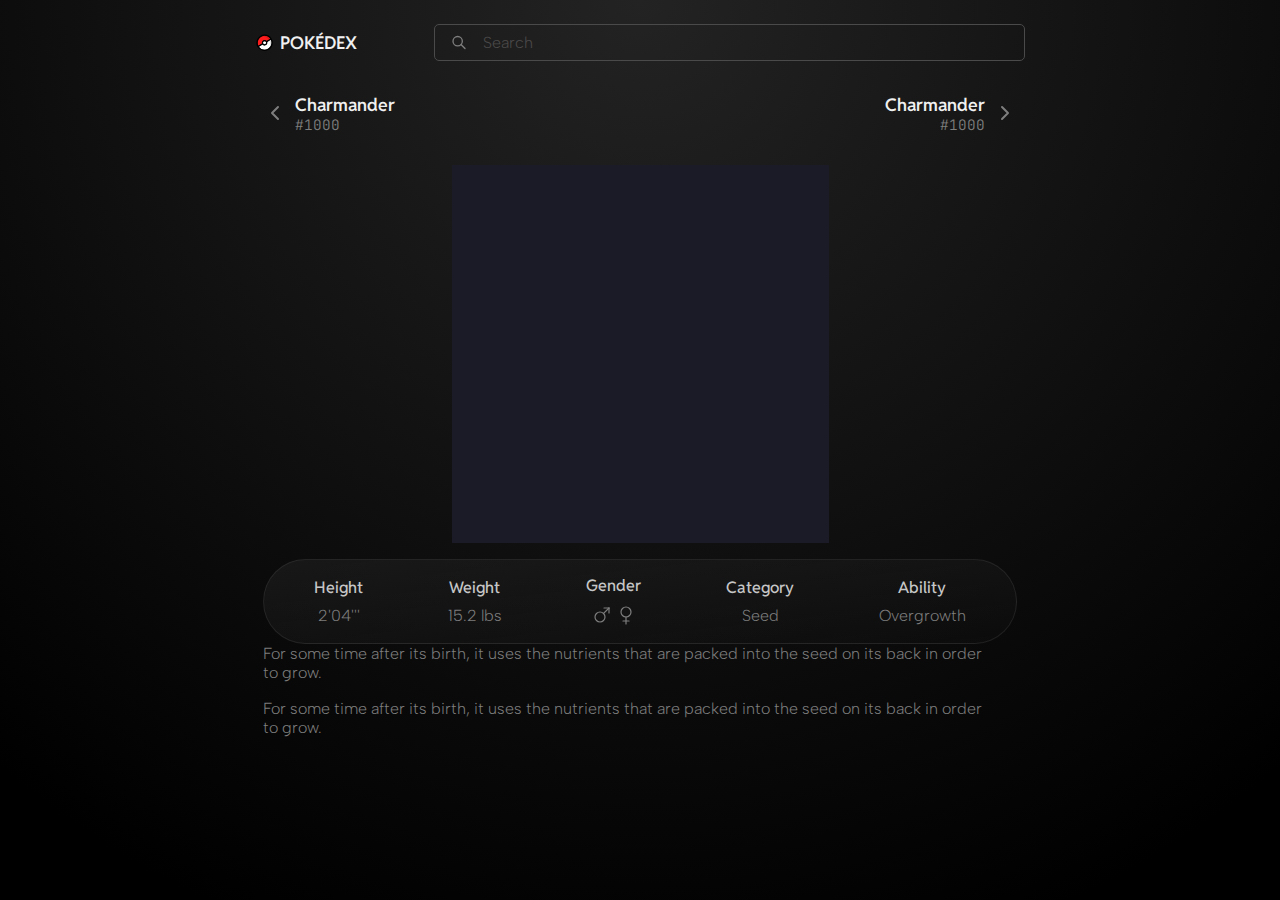
==== view.html @ 14641edb "feat: add view route; add view styling" ====
<!doctype html>
<html lang="en">

<head>
    <meta charset="utf-8">
    <meta name="viewport" content="width=device-width, initial-scale=1">
    <title>Pokedex</title>
    <meta name="description" content="">

    <link rel="stylesheet" href="./assets/css/styles.css">

    <meta property="og:title" content="">
    <meta property="og:type" content="">
    <meta property="og:url" content="">
    <meta property="og:image" content="">
    <meta property="og:image:alt" content="">
</head>

<body>
    <div class="container">
        <nav>
            <div class="nav-container">
                <div class="nav-logo">
                    <a href="./index.html" class="occupy">
                        <img src="./assets/icons/pokeball.svg" />
                        <h4>
                            POKÉDEX
                        </h4>
                    </a>
                </div>
                <div class="occupy ceiling search-container">
                    <img src="./assets/icons/search.svg" />
                    <input id="searchBar" class="occupy" type="text" autocomplete="off" autocorrect="off"
                        spellcheck="false" placeholder="Search">
                </div>
            </div>
        </nav>

        <main class="ceiling">
            <div class="occupy prev-next">
                <div class="go-prev">
                    <img src="assets/icons/chevleft.svg">
                    <div class="go-pokemon">
                        <h4>Charmander</h4>
                        <p>#1000</p>
                    </div>
                </div>
                <div class="go-next">
                    <div class="go-pokemon">
                        <h4>Charmander</h4>
                        <p>#1000</p>
                    </div>
                    <img src="assets/icons/chevright.svg">
                </div>
            </div>
            <div class="occupy info-container">
                <div class="occupy info-pokemon">
                    <img src="assets/icons/placehold.png" />
                </div>
                <div class="info-pic-desc">
                    <div class="info-metadata">
                        <div id="height" class="data-metadata">
                            <p class="info-title">
                                Height
                            </p>
                            <p>
                                2'04'''
                            </p>
                        </div>
                        <div id="weight" class="data-metadata">
                            <p class="info-title">
                                Weight
                            </p>
                            <p>
                                15.2 lbs
                            </p>
                        </div>
                        <div id="gender" class="data-metadata">
                            <p class="info-title">
                                Gender
                            </p>
                            <div class="info-gender">
                                <img src="assets/icons/male.svg">
                                <img src="assets/icons/female.svg">
                            </div>
                        </div>
                        <div id="category" class="data-metadata">
                            <p class="info-title">
                                Category
                            </p>
                            <p>
                                Seed
                            </p>
                        </div>
                        <div id="ability" class="data-metadata">
                            <p class="info-title">
                                Ability
                            </p>
                            <p>
                                Overgrowth
                            </p>
                        </div>
                    </div>
                    <p>
                        For some time after its birth, it uses the nutrients that are packed into the seed on its back
                        in order to grow.
                    </p>
                </div>
                <div class="info-stats-type">
                    <p>
                        For some time after its birth, it uses the nutrients that are packed into the seed on its back
                        in order to grow.
                    </p>
                </div>
            </div>
        </main>
    </div>
    <script src="./assets/js/index.js"></script>
    <!-- <script src="./assets/js/autocomplete.js"></script> -->
</body>

</html>
---- assets/css/styles.css ----
@import url("https://fonts.googleapis.com/css2?family=Albert+Sans:ital,wght@0,100..900;1,100..900&family=JetBrains+Mono:ital,wght@0,100..800;1,100..800&family=Reddit+Sans:ital,wght@0,200..900;1,200..900&family=Roboto:ital,wght@0,100;0,300;0,400;0,500;0,700;0,900;1,100;1,300;1,400;1,500;1,700;1,900&display=swap");

@import "nav.css";
@import "main.css";
@import "search.css";
@import "cards.css";
@import "sort.css";
@import "view-nav.css";
@import "view-info.css";

:root {
  --foreground-rgb: #0f0f0f;
  --background-rgb: #000000;
  --main-color: #ef542b;
  --content-width: 850px;
  --body-text: rgb(126, 126, 126);
}

/* @media (prefers-color-scheme: dark) {
  :root {
    --foreground-rgb: #0f0f0f;
    --background-rgb: #1e1e1e;
  }
} */

::-webkit-scrollbar {
  width: 6px;
  height: 3px;
}
::-webkit-scrollbar-track {
  background: rgb(19, 19, 19);
}
::-webkit-scrollbar-thumb {
  background: rgba(39, 39, 39, 0.5);
}
::-webkit-scrollbar-thumb:hover {
  background: rgba(255, 50, 14, 0.5);
}
::-webkit-scrollbar-corner {
  background: rgba(0, 0, 0, 0);
}

* {
  margin: 0;
  padding: 0;
  box-sizing: border-box;
}

body {
  min-height: 100svh;
  color: rgb(var(--foreground-rgb));
  background: var(--background-rgb);
  background-image: radial-gradient(
    circle farthest-corner at top,
    #232323 0px,
    var(--background-rgb) 1000px
  );
  background-repeat: no-repeat;
  background-blend-mode: normal;
  background-size: 100%;
}

/* 2xl */
@media (max-width: 1536px) {
  .container {
    max-width: 1280px;
  }
}

/* xl */
@media (max-width: 1280px) {
  .container {
    max-width: 1024px;
  }
}

/* lg */
@media (max-width: 1024px) {
  .container {
    max-width: 768px;
  }
}

/* md */
@media (max-width: 768px) {
  .container,
  .foot,
  nav,
  main {
    max-width: 640px;
  }
  a,
  ::placeholder,
  input,
  li,
  p {
    font-size: 1rem;
  }
  .card-bg {
    width: 47%;
  }
  .cards-img-container > img {
    width: 75%;
    top: 3rem;
    right: -6rem;
  }
}

/* sm */
@media (max-width: 640px) {
  .container,
  .foot,
  nav,
  main {
    width: 100%;
  }
  a,
  ::placeholder,
  input,
  li,
  p {
    font-size: 0.9rem;
  }
  .card-bg {
    width: 100%;
  }
  .cards-img-container > img {
    width: 48%;
    top: 4rem;
    right: -18rem;
  }
}

/* xs */
@media (max-width: 475px) {
  .container,
  .foot,
  nav,
  main {
    width: 100%;
  }
  a,
  ::placeholder,
  input,
  li,
  p {
    font-size: 0.9rem;
  }
  .cards-img-container > img {
    width: 60%;
    top: 3.5rem;
    right: -10rem;
  }
  .go-pokemon {
    display:none;
  }
}

h5 {
  font-family: "Reddit Sans", Arial, Helvetica, sans-serif;
  font-size: 1.15rem;
  font-weight: 200;
  color: rgb(240, 240, 240);
  /* color: var(--main-color); */
}

h4 {
  font-family: "Reddit Sans", Arial, Helvetica, sans-serif;
  font-size: 1.1rem;
  font-weight: 600;
  color: rgb(240, 240, 240);
  /* color: var(--main-color); */
}

h1 {
  font-family: "Reddit Sans", Arial, Helvetica, sans-serif;
  color: rgb(255, 255, 255);
  font-size: 2rem;
  font-weight: 400;
}

p {
  font-family: "Albert Sans", Arial, Helvetica, sans-serif;
  color: var(--body-text);
  text-wrap: pretty;
  font-kerning: auto;
  font-weight: 300;
  line-height: 120%;
}

a,
li {
  font-family: "Albert Sans", Arial, Helvetica, sans-serif;
  color: rgb(240, 240, 240);
  text-wrap: pretty;
  font-kerning: auto;
  font-weight: 300;
  text-decoration: none;
}

/*  GLOBAL CLASSES */

.container {
  max-width: 1536px;
  margin-left: auto;
  margin-right: auto;

  display: flex;
  flex-direction: column;
}

.occupy {
  width: 100%;
}

.ceiling {
  max-height: 100%;
}
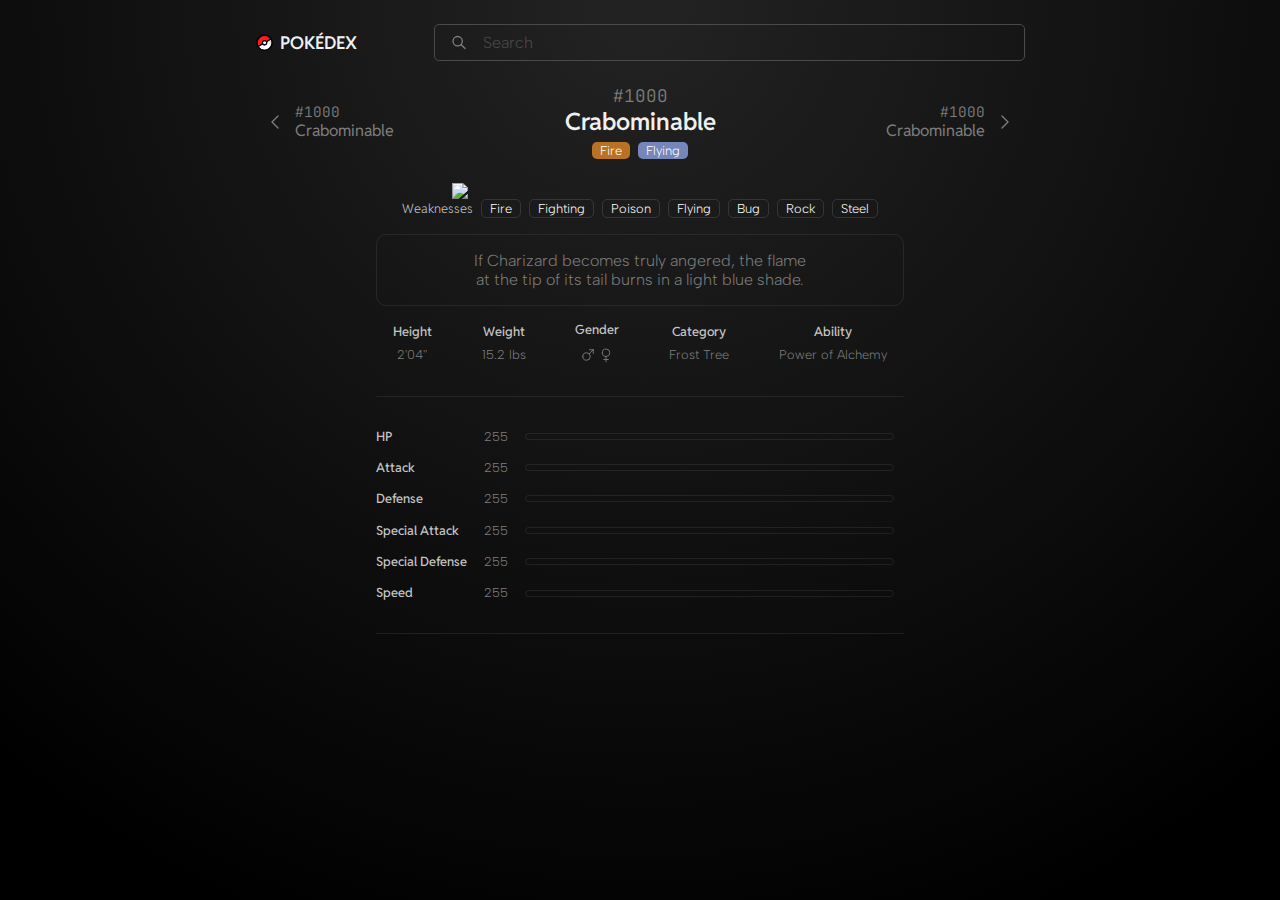
==== commit 35d83f09: "feat: add type, stats, metadata  styling" ====
--- a/view.html
+++ b/view.html
@@ -41,37 +41,59 @@
                 <div class="go-prev">
                     <img src="assets/icons/chevleft.svg">
                     <div class="go-pokemon">
-                        <h4>Charmander</h4>
-                        <p>#1000</p>
+                        <p class="pokemon-id">#1000</p>
+                        <h4>Crabominable</h4>
+                    </div>
+                </div>
+                <div class="info-pokemon-name">
+                    <p class="pokemon-id">#1000</p>
+                    <h4>Crabominable</h4>
+                    <div class="main-type">
+                        <p class="fire">Fire</p>
+                        <p class="flying">Flying</p>
                     </div>
                 </div>
                 <div class="go-next">
                     <div class="go-pokemon">
-                        <h4>Charmander</h4>
-                        <p>#1000</p>
+                        <p class="pokemon-id">#1000</p>
+                        <h4>Crabominable</h4>
                     </div>
                     <img src="assets/icons/chevright.svg">
                 </div>
             </div>
-            <div class="occupy info-container">
+            <div class="info-container">
                 <div class="occupy info-pokemon">
-                    <img src="assets/icons/placehold.png" />
-                </div>
-                <div class="info-pic-desc">
-                    <div class="info-metadata">
+                    <img src="https://assets.pokemon.com/assets/cms2/img/pokedex/full/006.png" />
+                    <div class="info-pokemon-weakness-content">
+                        <p>Weaknesses</p>
+                        <div class="info-pokemon-weakness">
+                            <p class="water">Fire</p>
+                            <p class="electric">Fighting</p>
+                            <p class="rock">Poison</p>
+                            <p class="rock">Flying</p>
+                            <p class="rock">Bug</p>
+                            <p class="rock">Rock</p>
+                            <p class="rock">Steel</p>
+                        </div>
+                    </div>
+                    <p class="info-pokemon-desc">
+                        If Charizard becomes truly angered, the flame at the tip of its tail burns in a light blue
+                        shade.
+                    </p>
+                    <div class="info-pokemon-metadata">
                         <div id="height" class="data-metadata">
                             <p class="info-title">
                                 Height
                             </p>
-                            <p>
-                                2'04'''
+                            <p class="info-metadata-desc">
+                                2'04''
                             </p>
                         </div>
                         <div id="weight" class="data-metadata">
                             <p class="info-title">
                                 Weight
                             </p>
-                            <p>
+                            <p class="info-metadata-desc">
                                 15.2 lbs
                             </p>
                         </div>
@@ -88,29 +110,54 @@
                             <p class="info-title">
                                 Category
                             </p>
-                            <p>
-                                Seed
+                            <p class="info-metadata-desc">
+                                Frost Tree
                             </p>
                         </div>
                         <div id="ability" class="data-metadata">
                             <p class="info-title">
                                 Ability
                             </p>
-                            <p>
-                                Overgrowth
+                            <p class="info-metadata-desc">
+                                Power of Alchemy
                             </p>
                         </div>
                     </div>
-                    <p>
-                        For some time after its birth, it uses the nutrients that are packed into the seed on its back
-                        in order to grow.
-                    </p>
-                </div>
-                <div class="info-stats-type">
-                    <p>
-                        For some time after its birth, it uses the nutrients that are packed into the seed on its back
-                        in order to grow.
-                    </p>
+                    <div class ="info-pokemon-stats">
+                        <div class = "pokemon-stat" id="hp">
+                            <p class="info-title">HP</p>
+                            <p class="info-metadata-desc">255</p>
+                            <progress value="" max="255"></progress>
+                        </div>
+                        <div class = "pokemon-stat" id="attack">
+                            <p class="info-title">Attack</p>
+                            <p class="info-metadata-desc">255</p>
+                            <progress value="" max="255"></progress>
+                        </div>
+                        <div class = "pokemon-stat" id="defense">
+                            <p class="info-title">Defense</p>
+                            <p class="info-metadata-desc">255</p>
+                            <progress value="" max="255"></progress>
+                        </div>
+                        <div class = "pokemon-stat" id="special-attack">
+                            <p class="info-title">Special Attack</p>
+                            <p class="info-metadata-desc">255</p>
+                            <progress value="" max="255"></progress>
+                        </div>
+                        <div class = "pokemon-stat" id="special-defense">
+                            <p class="info-title">Special Defense</p>
+                            <p class="info-metadata-desc">255</p>
+                            <progress value="" max="255"></progress>
+                        </div>
+                        <div class = "pokemon-stat" id="Speed">
+                            <p class="info-title">Speed</p>
+                            <p class="info-metadata-desc">255</p>
+                            <progress value="" max="255"></progress>
+                        </div>
+                    </div>
+                    <div class="info-pokemon-evolve">
+    
+                    </div>
                 </div>
             </div>
         </main>
--- a/assets/css/styles.css
+++ b/assets/css/styles.css
@@ -7,6 +7,8 @@
 @import "sort.css";
 @import "view-nav.css";
 @import "view-info.css";
+@import "view-stats.css";
+@import "pokemon-types.css";
 
 :root {
   --foreground-rgb: #0f0f0f;
@@ -104,6 +106,17 @@
     top: 3rem;
     right: -6rem;
   }
+  .info-pokemon-metadata,
+  .info-pokemon-desc,
+  .info-pokemon-stats {
+    width: 100%;
+    height: auto;
+  }
+
+  .info-pokemon-type {
+    width: 100%;
+    flex-direction: column;
+  }
 }
 
 /* sm */
@@ -129,6 +142,18 @@
     top: 4rem;
     right: -18rem;
   }
+
+  .info-pokemon > img {
+    width: 80%;
+    height: auto;
+  }
+
+  .go-pokemon {
+    display: none;
+  }
+  .info-pokemon-weakness-content {
+    flex-direction: column;
+  }
 }
 
 /* xs */
@@ -144,7 +169,7 @@
   input,
   li,
   p {
-    font-size: 0.9rem;
+    font-size: 0.8rem;
   }
   .cards-img-container > img {
     width: 60%;
@@ -152,7 +177,7 @@
     right: -10rem;
   }
   .go-pokemon {
-    display:none;
+    display: none;
   }
 }
 
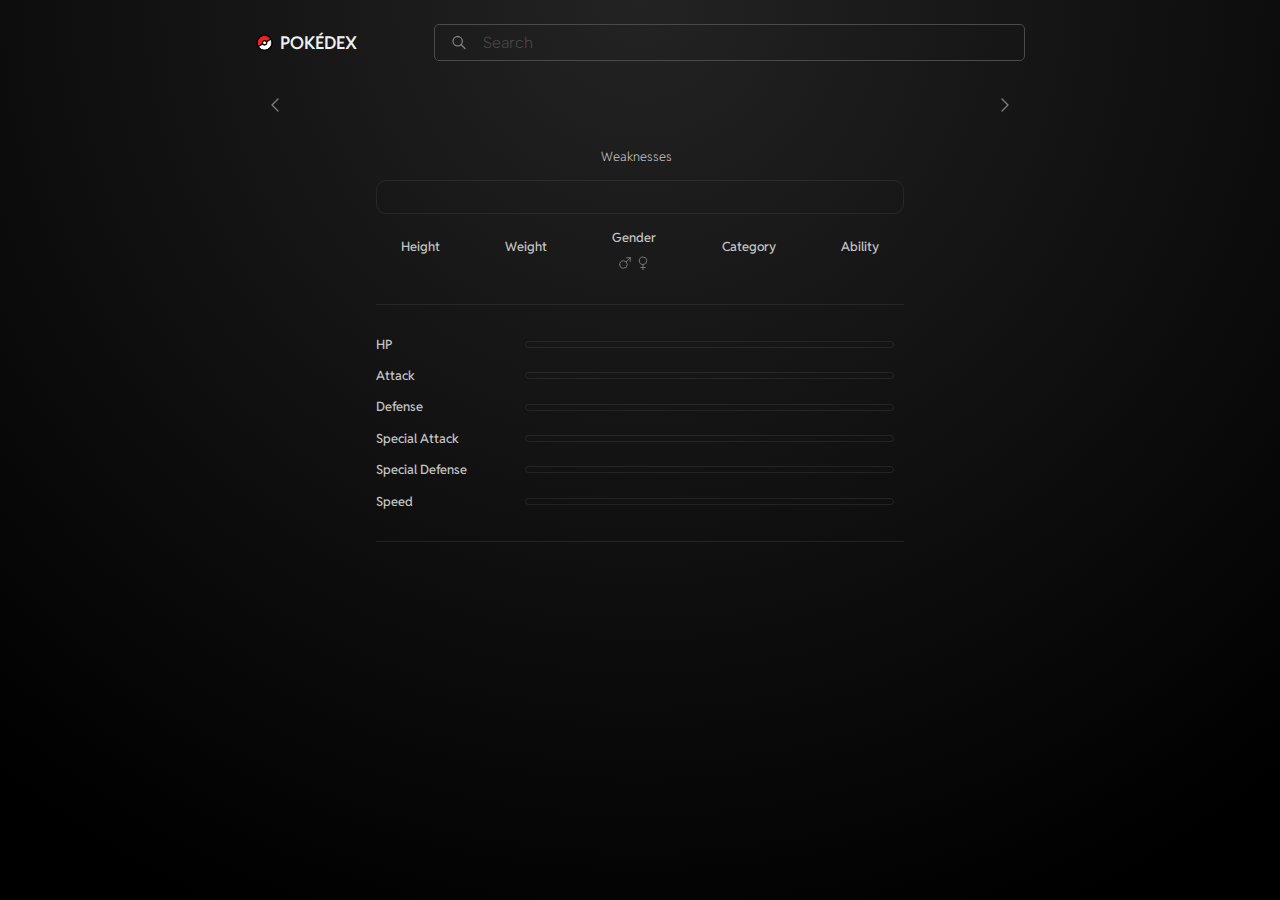
==== commit 4b2c1923: "feat: add pagination; connect pokeapi cards view" ====
--- a/view.html
+++ b/view.html
@@ -41,44 +41,56 @@
                 <div class="go-prev">
                     <img src="assets/icons/chevleft.svg">
                     <div class="go-pokemon">
-                        <p class="pokemon-id">#1000</p>
-                        <h4>Crabominable</h4>
+                        <p class="pokemon-id">
+                            <!-- #1000 -->
+                        </p>
+                        <h4>
+                            <!-- Crabominable -->
+                        </h4>
                     </div>
                 </div>
                 <div class="info-pokemon-name">
-                    <p class="pokemon-id">#1000</p>
-                    <h4>Crabominable</h4>
+                    <p class="pokemon-id">
+                        <!-- #1000 -->
+                    </p>
+                    <h4>
+                        <!-- Crabominable -->
+                    </h4>
                     <div class="main-type">
-                        <p class="fire">Fire</p>
-                        <p class="flying">Flying</p>
+                        <!-- <p class="fire">Fire</p>
+                        <p class="flying">Flying</p> -->
                     </div>
                 </div>
                 <div class="go-next">
                     <div class="go-pokemon">
-                        <p class="pokemon-id">#1000</p>
-                        <h4>Crabominable</h4>
+                        <p class="pokemon-id">
+                            <!-- #1000 -->
+                        </p>
+                        <h4>
+                            <!-- Crabominable -->
+                        </h4>
                     </div>
                     <img src="assets/icons/chevright.svg">
                 </div>
             </div>
             <div class="info-container">
                 <div class="occupy info-pokemon">
-                    <img src="https://assets.pokemon.com/assets/cms2/img/pokedex/full/006.png" />
+                    <!-- <img src="https://assets.pokemon.com/assets/cms2/img/pokedex/full/006.png" /> -->
                     <div class="info-pokemon-weakness-content">
                         <p>Weaknesses</p>
                         <div class="info-pokemon-weakness">
-                            <p class="water">Fire</p>
+                            <!-- <p class="water">Fire</p>
                             <p class="electric">Fighting</p>
                             <p class="rock">Poison</p>
                             <p class="rock">Flying</p>
                             <p class="rock">Bug</p>
                             <p class="rock">Rock</p>
-                            <p class="rock">Steel</p>
+                            <p class="rock">Steel</p> -->
                         </div>
                     </div>
                     <p class="info-pokemon-desc">
-                        If Charizard becomes truly angered, the flame at the tip of its tail burns in a light blue
-                        shade.
+                        <!-- If Charizard becomes truly angered, the flame at the tip of its tail burns in a light blue
+                        shade. -->
                     </p>
                     <div class="info-pokemon-metadata">
                         <div id="height" class="data-metadata">
@@ -86,7 +98,7 @@
                                 Height
                             </p>
                             <p class="info-metadata-desc">
-                                2'04''
+                                <!-- 2'04'' -->
                             </p>
                         </div>
                         <div id="weight" class="data-metadata">
@@ -94,7 +106,7 @@
                                 Weight
                             </p>
                             <p class="info-metadata-desc">
-                                15.2 lbs
+                                <!-- 15.2 lbs -->
                             </p>
                         </div>
                         <div id="gender" class="data-metadata">
@@ -111,7 +123,7 @@
                                 Category
                             </p>
                             <p class="info-metadata-desc">
-                                Frost Tree
+                                <!-- Frost Tree -->
                             </p>
                         </div>
                         <div id="ability" class="data-metadata">
@@ -119,44 +131,53 @@
                                 Ability
                             </p>
                             <p class="info-metadata-desc">
-                                Power of Alchemy
+                                <!-- Power of Alchemy -->
                             </p>
                         </div>
                     </div>
-                    <div class ="info-pokemon-stats">
-                        <div class = "pokemon-stat" id="hp">
+                    <div class="info-pokemon-stats">
+                        <div class="pokemon-stat" id="hp">
                             <p class="info-title">HP</p>
-                            <p class="info-metadata-desc">255</p>
+                            <p class="info-metadata-desc">
+                                <!-- 255 -->
+                            </p>
                             <progress value="" max="255"></progress>
                         </div>
-                        <div class = "pokemon-stat" id="attack">
+                        <div class="pokemon-stat" id="attack">
                             <p class="info-title">Attack</p>
-                            <p class="info-metadata-desc">255</p>
+                            <p class="info-metadata-desc">
+                                <!-- 255 -->
+                            </p>
                             <progress value="" max="255"></progress>
                         </div>
-                        <div class = "pokemon-stat" id="defense">
+                        <div class="pokemon-stat" id="defense">
                             <p class="info-title">Defense</p>
-                            <p class="info-metadata-desc">255</p>
+                            <p class="info-metadata-desc">
+                                <!-- 255 -->
+                            </p>
                             <progress value="" max="255"></progress>
                         </div>
-                        <div class = "pokemon-stat" id="special-attack">
+                        <div class="pokemon-stat" id="special-attack">
                             <p class="info-title">Special Attack</p>
-                            <p class="info-metadata-desc">255</p>
+                            <p class="info-metadata-desc">
+                                <!-- 255 -->
+                            </p>
                             <progress value="" max="255"></progress>
                         </div>
-                        <div class = "pokemon-stat" id="special-defense">
+                        <div class="pokemon-stat" id="special-defense">
                             <p class="info-title">Special Defense</p>
-                            <p class="info-metadata-desc">255</p>
+                            <p class="info-metadata-desc">
+                                <!-- 255 -->
+                            </p>
                             <progress value="" max="255"></progress>
                         </div>
-                        <div class = "pokemon-stat" id="Speed">
+                        <div class="pokemon-stat" id="Speed">
                             <p class="info-title">Speed</p>
-                            <p class="info-metadata-desc">255</p>
+                            <p class="info-metadata-desc">
+                                <!-- 255 -->
+                            </p>
                             <progress value="" max="255"></progress>
                         </div>
-                    </div>
-                    <div class="info-pokemon-evolve">
-    
                     </div>
                 </div>
             </div>
--- a/assets/css/styles.css
+++ b/assets/css/styles.css
@@ -5,6 +5,7 @@
 @import "search.css";
 @import "cards.css";
 @import "sort.css";
+@import "load.css";
 @import "view-nav.css";
 @import "view-info.css";
 @import "view-stats.css";
@@ -213,6 +214,13 @@
   line-height: 120%;
 }
 
+button{
+  text-decoration: none;
+  outline: none;
+  background-color: transparent;
+  border: 0;
+}
+
 a,
 li {
   font-family: "Albert Sans", Arial, Helvetica, sans-serif;
@@ -241,3 +249,11 @@
 .ceiling {
   max-height: 100%;
 }
+
+.hide{
+  display:none;
+}
+
+.show{
+  display:inline-flex;
+}
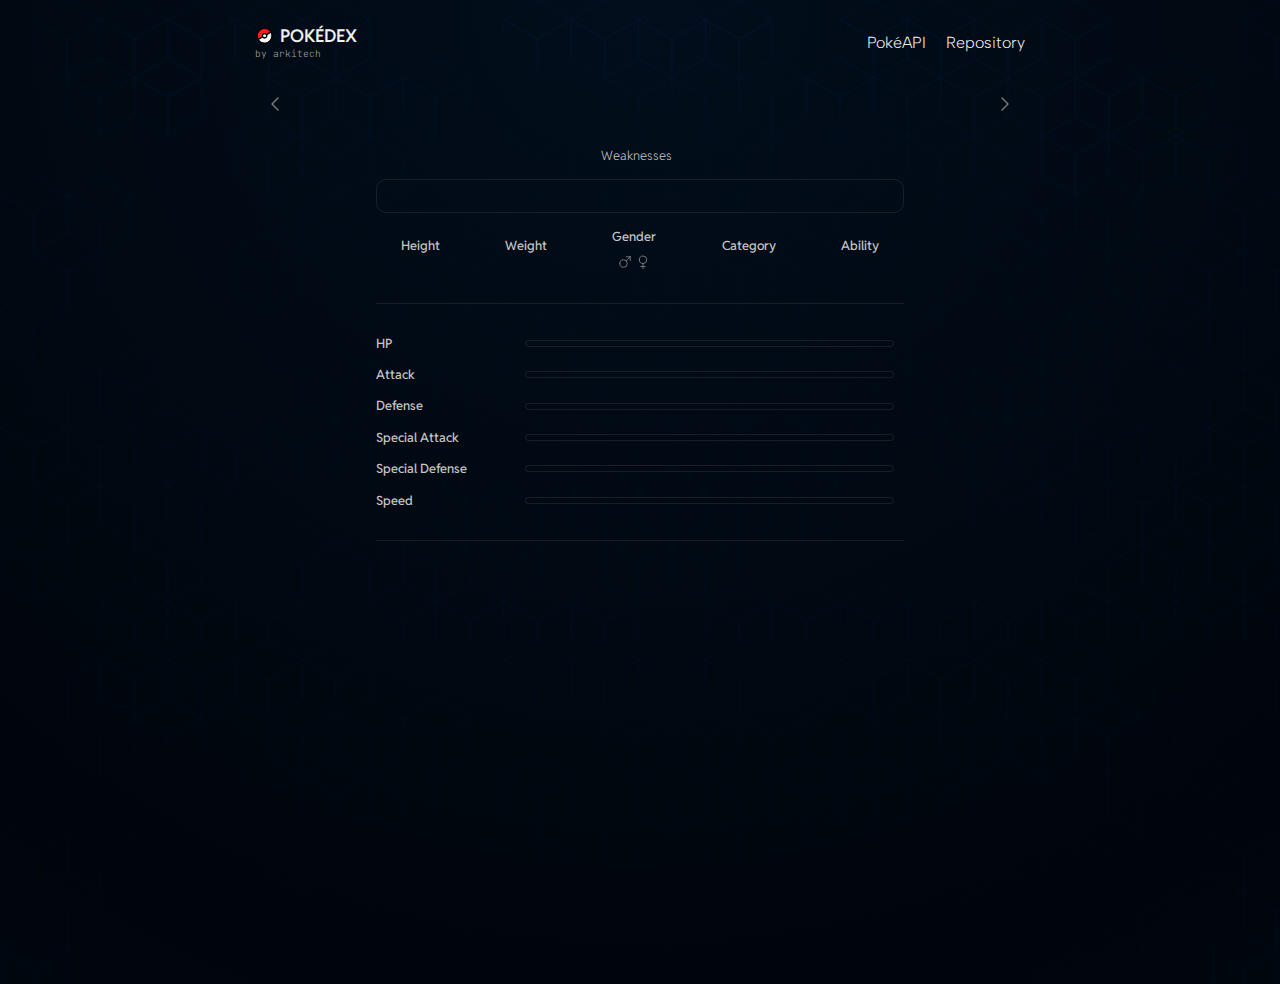
==== commit 5e3d8c91: "feat: redesign background and color system" ====
--- a/view.html
+++ b/view.html
@@ -27,11 +27,17 @@
                             POKÉDEX
                         </h4>
                     </a>
+                    <a href="./index.html" class="logo">
+                        <h5>by arkitech</h5>
+                    </a>
                 </div>
-                <div class="occupy ceiling search-container">
-                    <img src="./assets/icons/search.svg" />
-                    <input id="searchBar" class="occupy" type="text" autocomplete="off" autocorrect="off"
-                        spellcheck="false" placeholder="Search">
+                <div class="nav-info">
+                    <a href="https://pokeapi.co/docs/v2" target="_blank">
+                        PokéAPI
+                    </a>
+                    <a href="https://github.com/ark1tech/Pokedex" target="_blank">
+                        Repository
+                    </a>
                 </div>
             </div>
         </nav>
--- a/assets/css/styles.css
+++ b/assets/css/styles.css
@@ -14,9 +14,8 @@
 :root {
   --foreground-rgb: #0f0f0f;
   --background-rgb: #000000;
-  --main-color: #ef542b;
   --content-width: 850px;
-  --body-text: rgb(126, 126, 126);
+  --body-text: rgb(163, 163, 163);
 }
 
 /* @media (prefers-color-scheme: dark) {
@@ -27,9 +26,11 @@
 } */
 
 ::-webkit-scrollbar {
-  width: 6px;
+  width: 8px;
   height: 3px;
-}
+  scrollbar-gutter: stable;
+}
+
 ::-webkit-scrollbar-track {
   background: rgb(19, 19, 19);
 }
@@ -53,13 +54,19 @@
   min-height: 100svh;
   color: rgb(var(--foreground-rgb));
   background: var(--background-rgb);
-  background-image: radial-gradient(
-    circle farthest-corner at top,
-    #232323 0px,
-    var(--background-rgb) 1000px
-  );
-  background-repeat: no-repeat;
-  background-blend-mode: normal;
+  background-image: url("../icons/bg.svg"),
+    radial-gradient(
+      circle farthest-corner at top,
+      #020e1c 0px,
+      #00050b 1000px,
+      #020e1c 2000px,
+      #00050b 3000px,
+      #00050b 4000px,
+      #020e1c 5000px,
+      #00050b 6000px
+    );
+  background-repeat: repeat, no-repeat;
+  background-blend-mode: color-dodge, normal;
   background-size: 100%;
 }
 
@@ -180,6 +187,10 @@
   .go-pokemon {
     display: none;
   }
+  .sort-parent {
+    justify-content: space-between;
+  }
+  
 }
 
 h5 {
@@ -214,7 +225,7 @@
   line-height: 120%;
 }
 
-button{
+button {
   text-decoration: none;
   outline: none;
   background-color: transparent;
@@ -237,8 +248,9 @@
   max-width: 1536px;
   margin-left: auto;
   margin-right: auto;
-
+  position: relative;
   display: flex;
+  position: relative;
   flex-direction: column;
 }
 
@@ -250,10 +262,57 @@
   max-height: 100%;
 }
 
-.hide{
-  display:none;
-}
-
-.show{
-  display:inline-flex;
-}
+.hide {
+  display: none;
+}
+
+.show {
+  display: inline-flex;
+}
+
+.transparent {
+  opacity: 0;
+}
+
+.skeleton {
+  animation: load-pan 70s linear infinite;
+  background: linear-gradient(
+    to right,
+    rgb(255, 105, 105),
+    rgb(255, 232, 56),
+    rgb(96, 191, 255),
+    rgb(125, 134, 255),
+    rgb(255, 105, 105)
+  );
+  background-size: 1000%;
+  filter: saturate(0.8);
+}
+
+@keyframes load-pan {
+  from {
+    background-position: 0% center;
+  }
+
+  to {
+    background-position: -1000% center;
+  }
+}
+
+.skeleton-batch {
+  display: flex;
+  flex-wrap: wrap;
+  flex-direction: row;
+  row-gap: 2rem;
+  column-gap: 1rem;
+  justify-content: space-between;
+  margin-top: 2rem;
+  width: 100%;
+}
+
+.bg {
+  position: absolute;
+  min-width: 100svw;
+  min-height: 100svh;
+  border: white 1px;
+  background-image: url("./icons/bg.svg");
+}
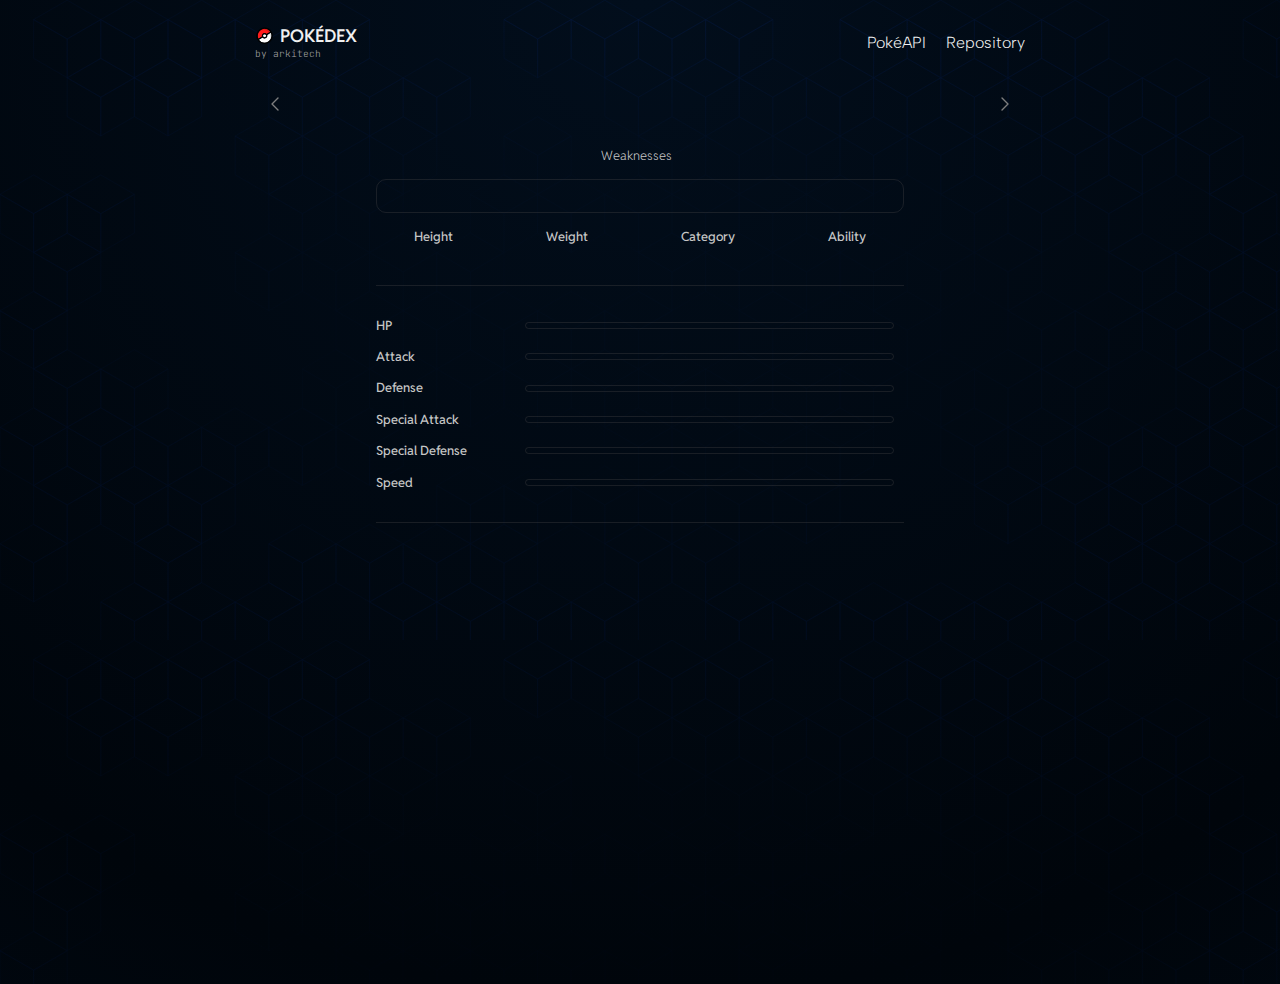
==== commit c7c8ae11: "feat: add Pokemon identificaiton, weakness, and description functionality for the detialed view" ====
--- a/view.html
+++ b/view.html
@@ -42,37 +42,37 @@
             </div>
         </nav>
 
-        <main class="ceiling">
+        <main class="ceiling" id="view-container">
             <div class="occupy prev-next">
-                <div class="go-prev">
+                <div class="go-prev" id="loadPrev">
                     <img src="assets/icons/chevleft.svg">
                     <div class="go-pokemon">
-                        <p class="pokemon-id">
+                        <p class="pokemon-id" data-prev-id>
                             <!-- #1000 -->
                         </p>
-                        <h4>
+                        <h4 data-prev-name>
                             <!-- Crabominable -->
                         </h4>
                     </div>
                 </div>
                 <div class="info-pokemon-name">
-                    <p class="pokemon-id">
+                    <p class="pokemon-id" data-current-id>
                         <!-- #1000 -->
                     </p>
-                    <h4>
+                    <h4 data-current-name>
                         <!-- Crabominable -->
                     </h4>
-                    <div class="main-type">
+                    <div class="main-type" data-current-type>
                         <!-- <p class="fire">Fire</p>
                         <p class="flying">Flying</p> -->
                     </div>
                 </div>
-                <div class="go-next">
+                <div class="go-next" id="loadNext">
                     <div class="go-pokemon">
-                        <p class="pokemon-id">
+                        <p class="pokemon-id" data-next-id>
                             <!-- #1000 -->
                         </p>
-                        <h4>
+                        <h4 data-next-name>
                             <!-- Crabominable -->
                         </h4>
                     </div>
@@ -81,10 +81,11 @@
             </div>
             <div class="info-container">
                 <div class="occupy info-pokemon">
-                    <!-- <img src="https://assets.pokemon.com/assets/cms2/img/pokedex/full/006.png" /> -->
+                    <img data-img src="" />
+                    <p class ="disclaimer hide" id="disclaimer">* Currently doesn't support accurate dual-type weaknesses</p>
                     <div class="info-pokemon-weakness-content">
                         <p>Weaknesses</p>
-                        <div class="info-pokemon-weakness">
+                        <div class="info-pokemon-weakness" data-weaknesses>
                             <!-- <p class="water">Fire</p>
                             <p class="electric">Fighting</p>
                             <p class="rock">Poison</p>
@@ -94,7 +95,7 @@
                             <p class="rock">Steel</p> -->
                         </div>
                     </div>
-                    <p class="info-pokemon-desc">
+                    <p class="info-pokemon-desc" data-desc>
                         <!-- If Charizard becomes truly angered, the flame at the tip of its tail burns in a light blue
                         shade. -->
                     </p>
@@ -103,7 +104,7 @@
                             <p class="info-title">
                                 Height
                             </p>
-                            <p class="info-metadata-desc">
+                            <p class="info-metadata-desc" data-height>
                                 <!-- 2'04'' -->
                             </p>
                         </div>
@@ -111,24 +112,24 @@
                             <p class="info-title">
                                 Weight
                             </p>
-                            <p class="info-metadata-desc">
+                            <p class="info-metadata-desc" data-weight>
                                 <!-- 15.2 lbs -->
                             </p>
                         </div>
-                        <div id="gender" class="data-metadata">
+                        <!-- <div id="gender" class="data-metadata">
                             <p class="info-title">
                                 Gender
                             </p>
-                            <div class="info-gender">
+                            <div class="info-gender" data-gender>
                                 <img src="assets/icons/male.svg">
                                 <img src="assets/icons/female.svg">
                             </div>
-                        </div>
+                        </div> -->
                         <div id="category" class="data-metadata">
                             <p class="info-title">
                                 Category
                             </p>
-                            <p class="info-metadata-desc">
+                            <p class="info-metadata-desc" data-category>
                                 <!-- Frost Tree -->
                             </p>
                         </div>
@@ -136,7 +137,7 @@
                             <p class="info-title">
                                 Ability
                             </p>
-                            <p class="info-metadata-desc">
+                            <p class="info-metadata-desc" data-ability>
                                 <!-- Power of Alchemy -->
                             </p>
                         </div>
@@ -144,53 +145,53 @@
                     <div class="info-pokemon-stats">
                         <div class="pokemon-stat" id="hp">
                             <p class="info-title">HP</p>
-                            <p class="info-metadata-desc">
+                            <p class="info-metadata-desc" data-hp-text>
                                 <!-- 255 -->
                             </p>
-                            <progress value="" max="255"></progress>
+                            <progress value="" max="255"></progress data-hp-prog>
                         </div>
                         <div class="pokemon-stat" id="attack">
                             <p class="info-title">Attack</p>
-                            <p class="info-metadata-desc">
+                            <p class="info-metadata-desc" data-atk-text>
                                 <!-- 255 -->
                             </p>
-                            <progress value="" max="255"></progress>
+                            <progress value="" max="255" data-atk-prog></progress>
                         </div>
                         <div class="pokemon-stat" id="defense">
                             <p class="info-title">Defense</p>
-                            <p class="info-metadata-desc">
+                            <p class="info-metadata-desc" data-def-text>
                                 <!-- 255 -->
                             </p>
-                            <progress value="" max="255"></progress>
+                            <progress value="" max="255" data-def-prog></progress>
                         </div>
                         <div class="pokemon-stat" id="special-attack">
                             <p class="info-title">Special Attack</p>
-                            <p class="info-metadata-desc">
+                            <p class="info-metadata-desc" data-spatk-text>
                                 <!-- 255 -->
                             </p>
-                            <progress value="" max="255"></progress>
+                            <progress value="" max="255" data-spatk-prog></progress>
                         </div>
                         <div class="pokemon-stat" id="special-defense">
                             <p class="info-title">Special Defense</p>
-                            <p class="info-metadata-desc">
+                            <p class="info-metadata-desc" data-spdef-text>
                                 <!-- 255 -->
                             </p>
-                            <progress value="" max="255"></progress>
+                            <progress value="" max="255" data-spdef-prog></progress>
                         </div>
                         <div class="pokemon-stat" id="Speed">
                             <p class="info-title">Speed</p>
-                            <p class="info-metadata-desc">
+                            <p class="info-metadata-desc" data-speed-text>
                                 <!-- 255 -->
                             </p>
-                            <progress value="" max="255"></progress>
+                            <progress value="" max="255" data-speed-prog></progress>
                         </div>
                     </div>
                 </div>
             </div>
         </main>
     </div>
-    <script src="./assets/js/index.js"></script>
-    <!-- <script src="./assets/js/autocomplete.js"></script> -->
+    <script src="./assets/js/pokeview.js" defer></script>
+    <script src="./assets/js/pokeload.js" defer></script>
 </body>
 
 </html>--- a/assets/css/styles.css
+++ b/assets/css/styles.css
@@ -162,6 +162,10 @@
   .info-pokemon-weakness-content {
     flex-direction: column;
   }
+  .go-prev,
+  .go-next {
+    flex: 0;
+  }
 }
 
 /* xs */
@@ -190,7 +194,6 @@
   .sort-parent {
     justify-content: space-between;
   }
-  
 }
 
 h5 {
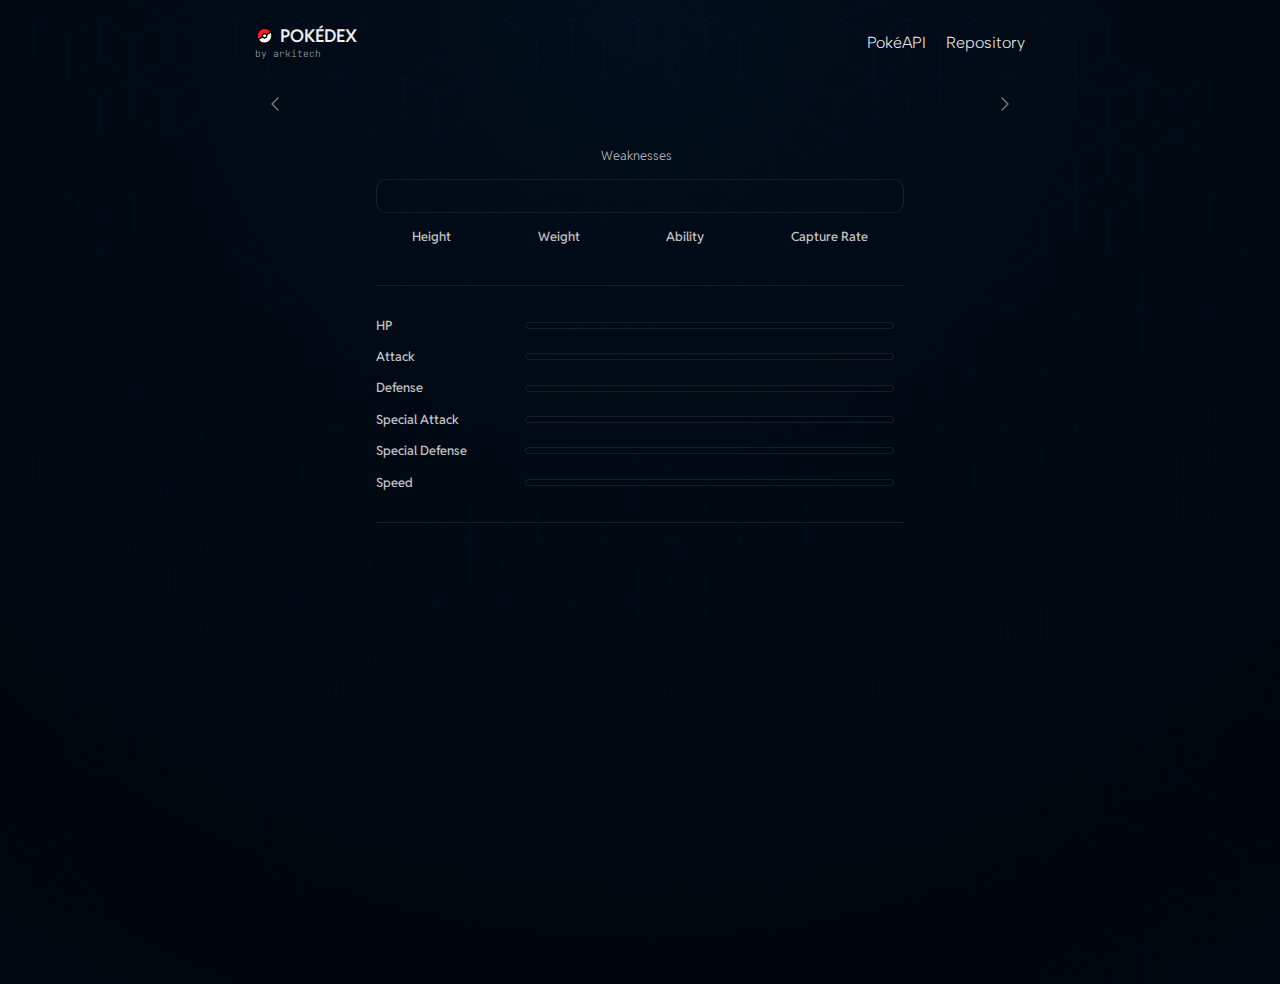
==== commit 9c003fff: "feat: add stats and metadata functionality; TO DO: loading, skeleton animation" ====
--- a/view.html
+++ b/view.html
@@ -125,20 +125,20 @@
                                 <img src="assets/icons/female.svg">
                             </div>
                         </div> -->
-                        <div id="category" class="data-metadata">
-                            <p class="info-title">
-                                Category
-                            </p>
-                            <p class="info-metadata-desc" data-category>
-                                <!-- Frost Tree -->
-                            </p>
-                        </div>
                         <div id="ability" class="data-metadata">
                             <p class="info-title">
                                 Ability
                             </p>
                             <p class="info-metadata-desc" data-ability>
                                 <!-- Power of Alchemy -->
+                            </p>
+                        </div>
+                        <div id="category" class="data-metadata">
+                            <p class="info-title">
+                                Capture Rate
+                            </p>
+                            <p class="info-metadata-desc" data-catch>
+                                <!-- Frost Tree -->
                             </p>
                         </div>
                     </div>
@@ -148,7 +148,7 @@
                             <p class="info-metadata-desc" data-hp-text>
                                 <!-- 255 -->
                             </p>
-                            <progress value="" max="255"></progress data-hp-prog>
+                            <progress value="" max="255" data-hp-prog></progress >
                         </div>
                         <div class="pokemon-stat" id="attack">
                             <p class="info-title">Attack</p>
